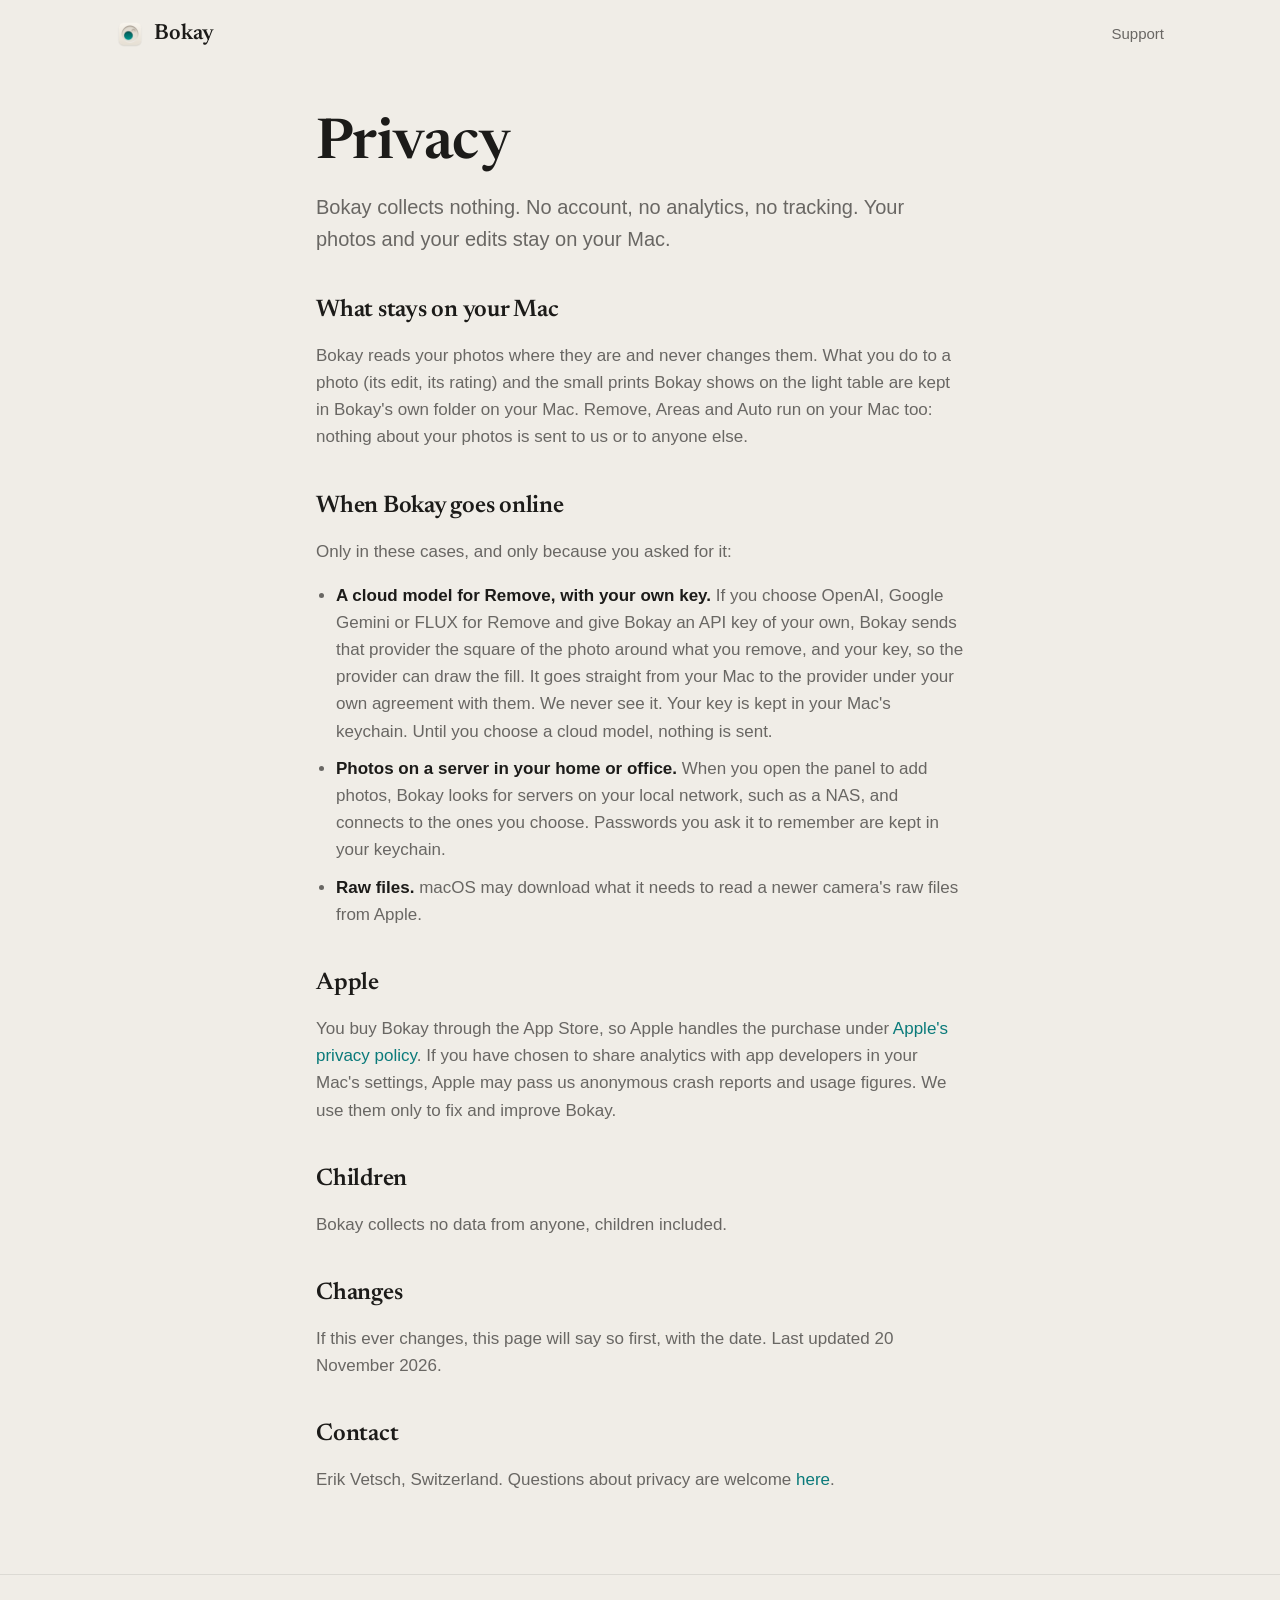
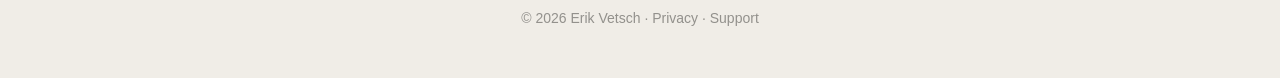
==== privacy.html @ 460fbac5 "Bokay's support, privacy and landing pages Co-Authored-By: Claude Opus 5.5 <noreply@anthropic.com>" ====
<!doctype html>
<html lang="en">
<head>
<meta charset="utf-8">
<meta name="viewport" content="width=device-width, initial-scale=1">
<title>Bokay Privacy</title>
<meta name="description" content="Bokay collects nothing. Your photos and edits stay on your Mac.">
<link rel="icon" href="icon.png">
<link rel="stylesheet" href="site.css">
</head>
<body>
<header class="bar"><a class="brand" href="./"><img src="icon.png" alt="" width="28" height="28">Bokay</a><nav><a href="support.html">Support</a></nav></header>
<main class="page">
  <h1>Privacy</h1>
  <p class="lede">Bokay collects nothing. No account, no analytics, no tracking. Your photos and your edits stay on your Mac.</p>

  <h2>What stays on your Mac</h2>
  <p>Bokay reads your photos where they are and never changes them. What you do to a photo (its edit, its rating) and the small prints Bokay shows on the light table are kept in Bokay's own folder on your Mac. Remove, Areas and Auto run on your Mac too: nothing about your photos is sent to us or to anyone else.</p>

  <h2>When Bokay goes online</h2>
  <p>Only in these cases, and only because you asked for it:</p>
  <ul>
    <li><strong>A cloud model for Remove, with your own key.</strong> If you choose OpenAI, Google Gemini or FLUX for Remove and give Bokay an API key of your own, Bokay sends that provider the square of the photo around what you remove, and your key, so the provider can draw the fill. It goes straight from your Mac to the provider under your own agreement with them. We never see it. Your key is kept in your Mac's keychain. Until you choose a cloud model, nothing is sent.</li>
    <li><strong>Photos on a server in your home or office.</strong> When you open the panel to add photos, Bokay looks for servers on your local network, such as a NAS, and connects to the ones you choose. Passwords you ask it to remember are kept in your keychain.</li>
    <li><strong>Raw files.</strong> macOS may download what it needs to read a newer camera's raw files from Apple.</li>
  </ul>

  <h2>Apple</h2>
  <p>You buy Bokay through the App Store, so Apple handles the purchase under <a href="https://www.apple.com/legal/privacy/">Apple's privacy policy</a>. If you have chosen to share analytics with app developers in your Mac's settings, Apple may pass us anonymous crash reports and usage figures. We use them only to fix and improve Bokay.</p>

  <h2>Children</h2>
  <p>Bokay collects no data from anyone, children included.</p>

  <h2>Changes</h2>
  <p>If this ever changes, this page will say so first, with the date. Last updated 20 November 2026.</p>

  <h2>Contact</h2>
  <p>Erik Vetsch, Switzerland. Questions about privacy are welcome <a href="https://github.com/mfrports/bokay-web/issues/new">here</a>.</p>
</main>
<footer class="foot">© 2026 Erik Vetsch · <a href="privacy.html">Privacy</a> · <a href="support.html">Support</a></footer>
</body>
</html>
---- site.css ----
/* Bokay's site: warm paper, near-black ink, and glow, as in the app (Views/Theme.swift). */
@import url("https://fonts.googleapis.com/css2?family=Newsreader:opsz,wght@6..72,500;6..72,600&display=swap");

:root {
  --paper: #F0EDE7; --panel: #F6F4EF; --card: #FCFBF8; --ink: #1C1B19;
  --ink2: rgba(28, 27, 25, .64); --ink3: rgba(28, 27, 25, .44); --hair: rgba(28, 27, 25, .09);
  --glow: #0A7A7A; --glow-wash: rgba(10, 122, 122, .11);
  color-scheme: light dark;
}
@media (prefers-color-scheme: dark) {
  :root:not([data-theme="light"]) {
    --paper: #1B1A18; --panel: #22211F; --card: #2A2926; --ink: #EDEAE4;
    --ink2: rgba(237, 234, 228, .64); --ink3: rgba(237, 234, 228, .44); --hair: rgba(237, 234, 228, .09);
    --glow: #4FCAC2; --glow-wash: rgba(79, 202, 194, .16);
  }
}
:root[data-theme="dark"] {
  --paper: #1B1A18; --panel: #22211F; --card: #2A2926; --ink: #EDEAE4;
  --ink2: rgba(237, 234, 228, .64); --ink3: rgba(237, 234, 228, .44); --hair: rgba(237, 234, 228, .09);
  --glow: #4FCAC2; --glow-wash: rgba(79, 202, 194, .16);
}

* { box-sizing: border-box; }
html { -webkit-text-size-adjust: 100%; }
body {
  margin: 0; background: var(--paper); color: var(--ink);
  font: 17px/1.6 -apple-system, BlinkMacSystemFont, "SF Pro Text", "Helvetica Neue", sans-serif;
  -webkit-font-smoothing: antialiased;
}
a { color: var(--glow); text-decoration: none; }
a:hover { text-decoration: underline; text-underline-offset: 3px; }
code { font: 14px ui-monospace, "SF Mono", Menlo, monospace; background: var(--glow-wash); padding: 1px 6px; border-radius: 6px; word-break: break-all; }

.bar { display: flex; align-items: center; justify-content: space-between; max-width: 1080px; margin: 0 auto; padding: 20px 16px; }
.brand { display: flex; align-items: center; gap: 10px; font: 600 22px/1 Newsreader, "New York", Georgia, serif; color: var(--ink); }
.brand:hover { text-decoration: none; }
.bar nav a { color: var(--ink2); margin-left: 20px; font-size: 15px; }

.page { max-width: 680px; margin: 0 auto; padding: 24px 16px 64px; }
h1, h2, .display { font-family: Newsreader, "New York", Georgia, serif; font-weight: 600; letter-spacing: -0.01em; }
h1 { font-size: clamp(40px, 8vw, 56px); line-height: 1.05; margin: 24px 0 16px; }
h2 { font-size: 24px; line-height: 1.25; margin: 40px 0 8px; }
.lede { font-size: 20px; color: var(--ink2); margin: 0 0 8px; }
p, li { color: var(--ink2); }
strong { color: var(--ink); font-weight: 600; }
ul { padding-left: 20px; }
li { margin: 10px 0; }

.foot { text-align: center; color: var(--ink3); font-size: 14px; padding: 32px 16px 48px; border-top: 1px solid var(--hair); }
.foot a { color: var(--ink3); }

/* The landing page */
.hero { text-align: center; padding: 40px 16px 0; }
.hero img.icon { width: 112px; height: 112px; filter: drop-shadow(0 10px 18px rgba(58, 50, 38, .18)); }
.hero h1 { font-size: clamp(44px, 9vw, 88px); margin: 16px auto 16px; max-width: 900px; }
.hero h1 em { font-style: normal; color: var(--glow); }
.hero .lede { max-width: 620px; margin: 0 auto 28px; }
.buy { display: inline-flex; flex-direction: column; align-items: center; gap: 10px; }
.buy .price { color: var(--ink3); font-size: 15px; }
.badge { display: inline-block; background: var(--ink); color: var(--paper); border-radius: 12px; padding: 12px 22px; font-weight: 600; }
.badge:hover { text-decoration: none; opacity: .92; }
.shot { max-width: 1080px; margin: 48px auto 0; padding: 0 16px; }
.shot img { width: 100%; height: auto; border-radius: 14px; box-shadow: 0 30px 60px -20px rgba(58, 50, 38, .35), 0 0 0 1px var(--hair); }
.rows { max-width: 1080px; margin: 0 auto; padding: 24px 16px 64px; display: grid; gap: 16px; grid-template-columns: repeat(auto-fit, minmax(240px, 1fr)); }
.row { background: var(--card); border-radius: 14px; padding: 22px; box-shadow: 0 1px 0 var(--hair); }
.row h3 { font: 600 20px/1.25 Newsreader, "New York", Georgia, serif; margin: 0 0 6px; color: var(--ink); }
.row p { margin: 0; font-size: 15px; }
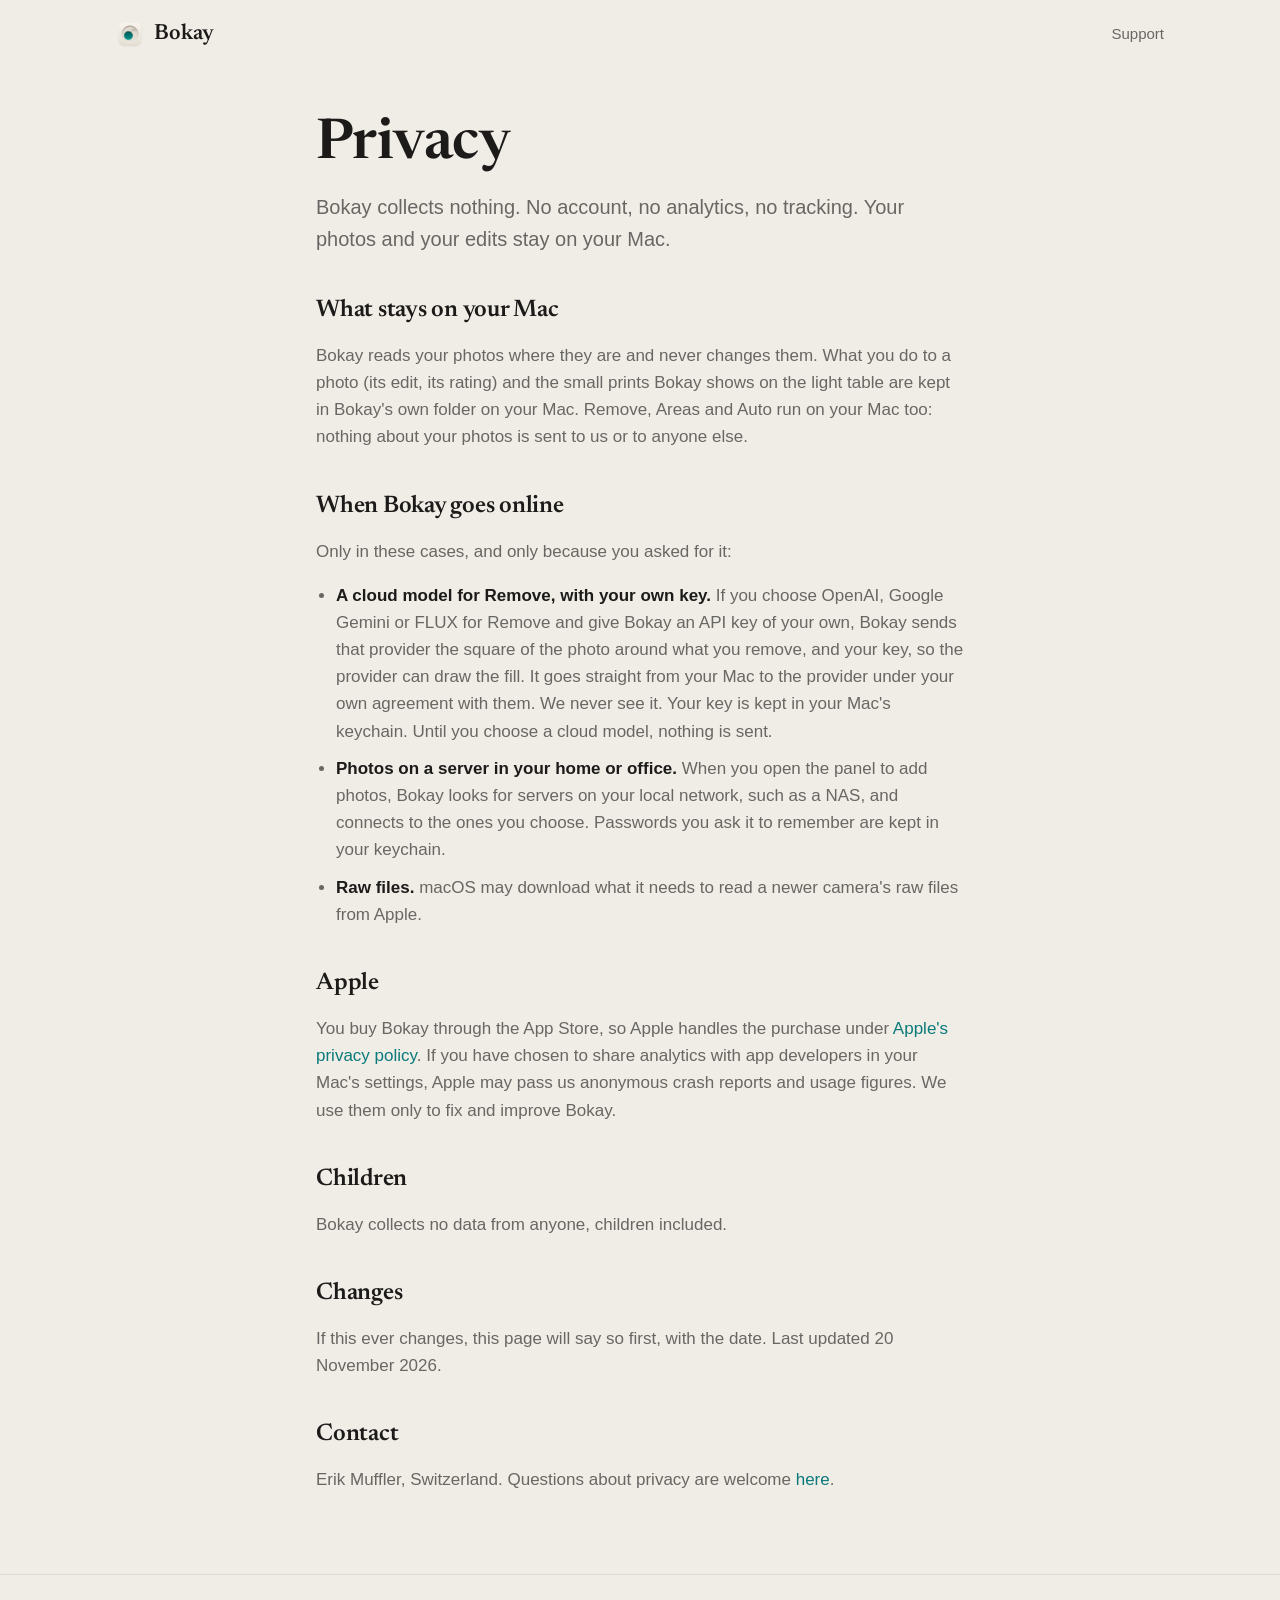
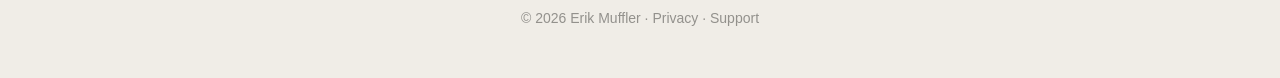
==== commit 865e8a51: "The pages under Erik Muffler's name, as his other apps Co-Authored-By: Claude Opus 5.5 <noreply@anth" ====
--- a/privacy.html
+++ b/privacy.html
@@ -35,8 +35,8 @@
   <p>If this ever changes, this page will say so first, with the date. Last updated 20 November 2026.</p>
 
   <h2>Contact</h2>
-  <p>Erik Vetsch, Switzerland. Questions about privacy are welcome <a href="https://github.com/mfrports/bokay-web/issues/new">here</a>.</p>
+  <p>Erik Muffler, Switzerland. Questions about privacy are welcome <a href="https://github.com/mfrports/bokay-web/issues/new">here</a>.</p>
 </main>
-<footer class="foot">© 2026 Erik Vetsch · <a href="privacy.html">Privacy</a> · <a href="support.html">Support</a></footer>
+<footer class="foot">© 2026 Erik Muffler · <a href="privacy.html">Privacy</a> · <a href="support.html">Support</a></footer>
 </body>
 </html>
